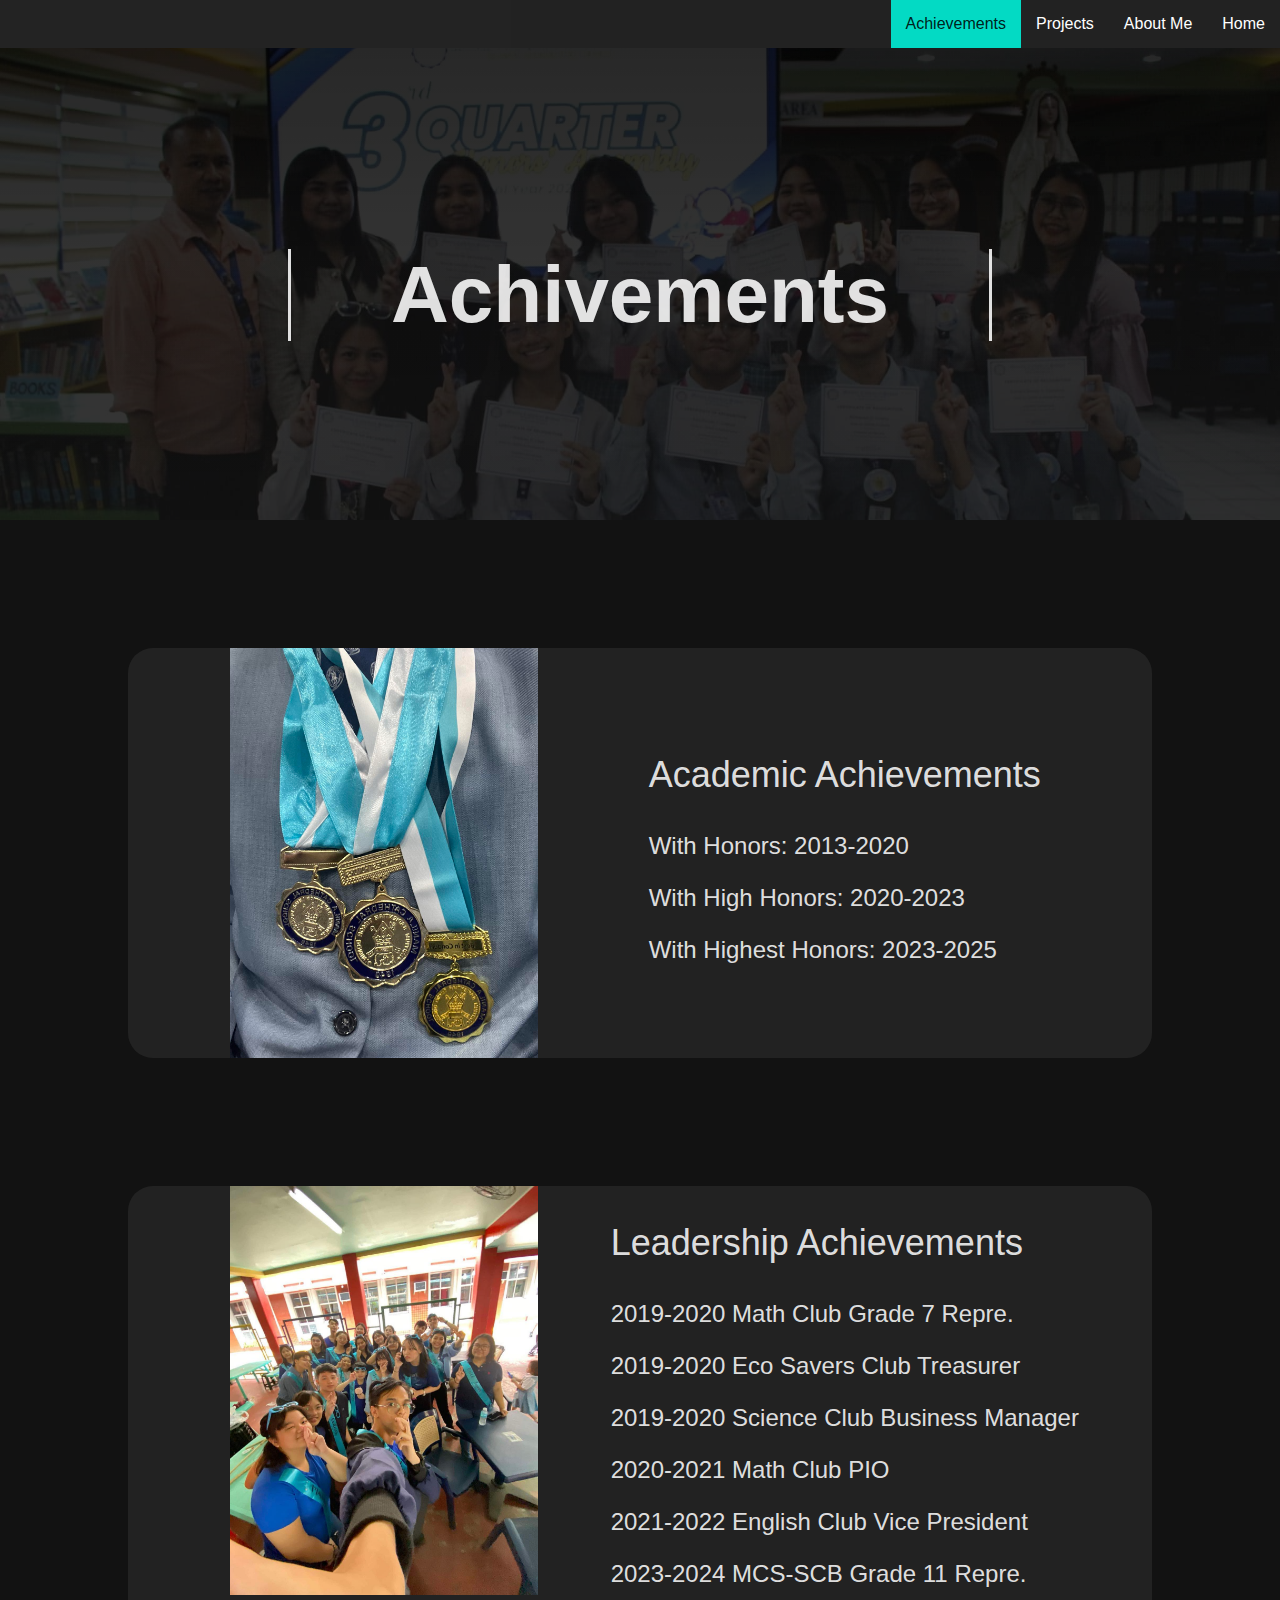
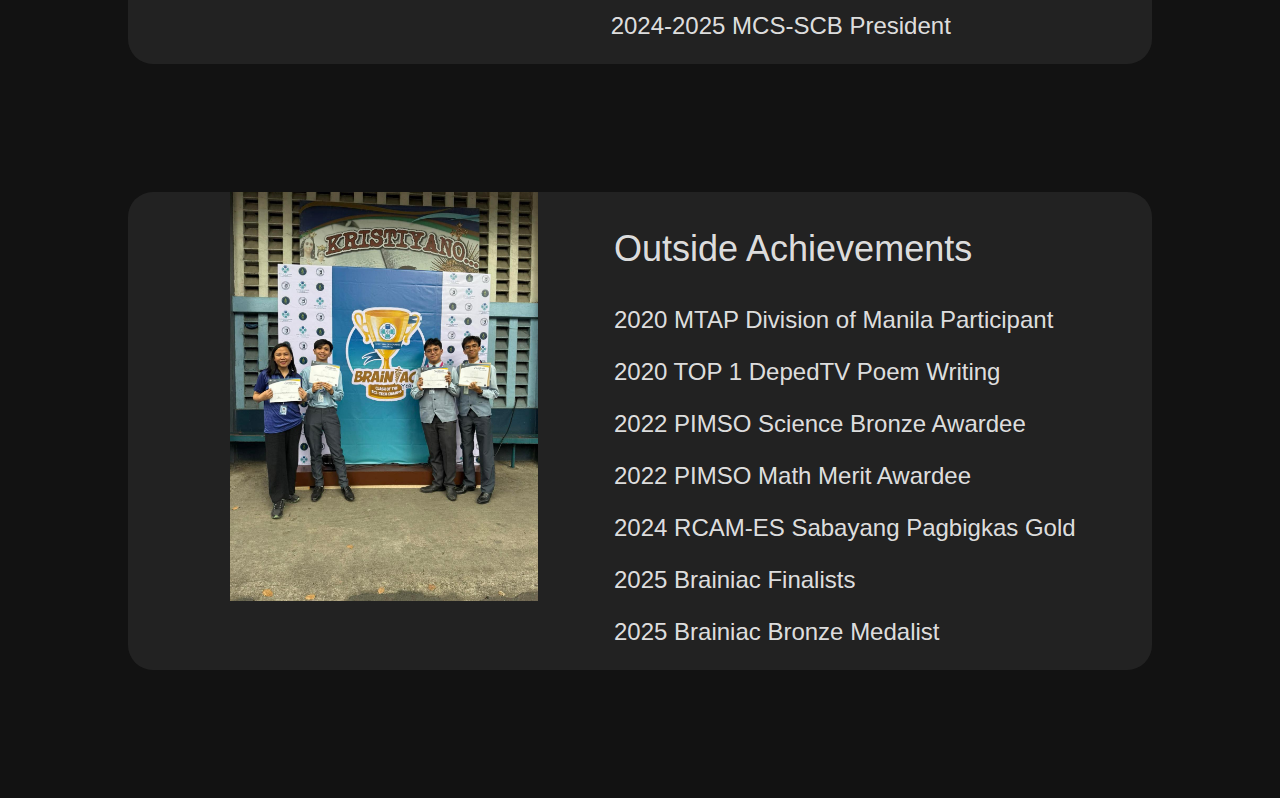
==== achievements.html @ 259d76c6 "Add files via upload" ====
<!DOCTYPE html>
<html lang="en">
<head>
    <meta charset="UTF-8">
    <meta name="viewport" content="width=device-width, initial-scale=1.0">
    <title>Lorence's Den</title>
    <link rel="stylesheet" href="achievementsstyle.css">
</head>
<body>
    <nav class = "navbar">
        <ul>
            <li><a href="index.html">Home</a></li>
            <li><a href="profile.html">About Me</a></li>
            <li><a href="projects.html">Projects</a></li>
            <li><a class ="active" href="achievements.html">Achievements</a></li>
        </ul>
    </nav>
    <section class ="welcome">
        <img src="Achievements.jpg">
        <h2 id="Title">Achivements</h2>
    </section>
    <section class ="academics">
        <img src="academics.jpg">
        <div>
            <p class="Header">Academic Achievements</p>
            <p>With Honors: 2013-2020</p>
            <p>With High Honors: 2020-2023</p>
            <p>With Highest Honors: 2023-2025</p>
        </div>
    </section>
    <section class ="education">
        <img src="Leadership.jpg">
        <div>
            <p class="Header">Leadership Achievements</p>
            <p>2019-2020 Math Club Grade 7 Repre.</p>
            <p>2019-2020 Eco Savers Club Treasurer</p>
            <p>2019-2020 Science Club Business Manager</p>
            <p>2020-2021 Math Club PIO</p>
            <p>2021-2022 English Club Vice President </p>
            <p>2023-2024 MCS-SCB Grade 11 Repre.</p>
            <p>2024-2025 MCS-SCB President</p>
        </div>
    </section>
    <section class ="education">
        <img src="Outside.jpg">
        <div>
            <p class="Header">Outside Achievements</p>
            <p>2020 MTAP Division of Manila Participant</p>
            <p>2020 TOP 1 DepedTV Poem Writing</p>
            <p>2022 PIMSO Science Bronze Awardee</p>
            <p>2022 PIMSO Math Merit Awardee</p>
            <p>2024 RCAM-ES Sabayang Pagbigkas Gold</p>
            <p>2025 Brainiac Finalists</p>
            <p>2025 Brainiac Bronze Medalist</p>
        </div>
    </section>
    <script>
    </script>
</body>
</html>
---- achievementsstyle.css ----
body{
    margin: 0px;
    font-family: Arial, Helvetica, sans-serif;
    background-color: #121212;
    color: rgb(255,255,255,.87);
}
/* Animations*/
@keyframes appear {
    from{
        opacity: 0;
        scale: 0.5;
    }
    to{
        opacity: 1;
        scale: 1;
    }
}

@keyframes disappear {
    from{
        opacity: 1;
    }
    to{
        opacity: 0;
    }
}

/* NAVBAR */
.navbar{
    background-color: #121212;
    position: fixed;
    width: 100%;
    top: 0;
    z-index: 9999;
}
.navbar ul{
    background-color:rgba(255,255,255,.07);
    list-style-type: none;
    margin: 0;
    padding: 0;
    overflow: hidden;
}    
.navbar ul li{
    float: right;
}

.navbar ul li a.active{
    font-size: 1em;
    color: rgb(0, 0, 0,87%);
    background-color: #03dac4;
    text-decoration: none;
    padding: 15px;
    display: block;
    text-align: center;
}
.navbar ul li a:not(.active):hover{
    font-size: 1em;
    background-color: rgb(255,255,255,0.3);
    text-decoration: none;
    padding: 15px;
    display: block;
    text-align: center;
}
.navbar ul li a{
    font-size: 1em;
    color: #FFFFFF;
    text-decoration: none;
    padding: 15px;
    display: block;
    text-align: center;
    transition: 0.5s;
}



/* Home Page */

.welcome {
    background-image: linear-gradient(rgba(0,0,0,1),rgba(0,0,0,0.15),rgba(0,0,0,0));
    padding-top: 70px;
    position: relative;
    display: flex;
    justify-content: center;
    align-items: center;
    overflow: hidden;
    height: 50vh   ;
}

#Title{
    border-left-style:  solid;
    border-right-style:  solid;
    padding-left: 100px;
    padding-right: 100px;
    position: absolute;
    justify-content: center;
    align-items: center;
    font-size: 5em;
}

.welcome div{
    position: absolute;
    font-size: 1.2em;
    bottom: 75px; 
}

.welcome img{
    opacity: 15%;
    position: relative;
    width: 100%;
    size: 50vh;
    padding-top: 25vh;
}

/* academics */

.academics{
    animation: appear ease-in;
    animation-timeline: view();
    animation-range: entry 0;
    display: flex;
    flex-direction: row;
    position: relative;
    align-content: center;
    margin: 10%;
    border-radius: 25px;
    background-color: rgb(255, 255, 255,7%);
}
.academics img{
    position: relative;
    margin-left: 10%;
    width:30%;
    height:30%;
}
.academics div{
    position: relative;
    margin: auto;
    font-size: 1.5em;
}

.education{
    animation: appear ease-in;
    animation-timeline: view();
    animation-range: entry 0;
    display: flex;
    flex-direction: row;
    position: relative;
    align-content: center;
    margin: 10%;
    border-radius: 25px;
    background-color: rgb(255, 255, 255,7%);
}
.education img{
    position: relative;
    margin-left: 10%;
    width:30%;
    height:30%;
}
.education div{
    position: relative;
    margin: auto;
    font-size: 1.5em;
}

.songs{
    animation: appear ease-in;
    animation-timeline: view();
    animation-range: entry 0;
    position: relative;
    text-align: center;
    align-content: center;
    margin: 10%;
    border-radius: 25px;
    background-color: rgb(255, 255, 255,7%);
}

.songs div{
    display: flex;
    flex-direction: row;
}

.Header{
    font-size: 1.5em;

}
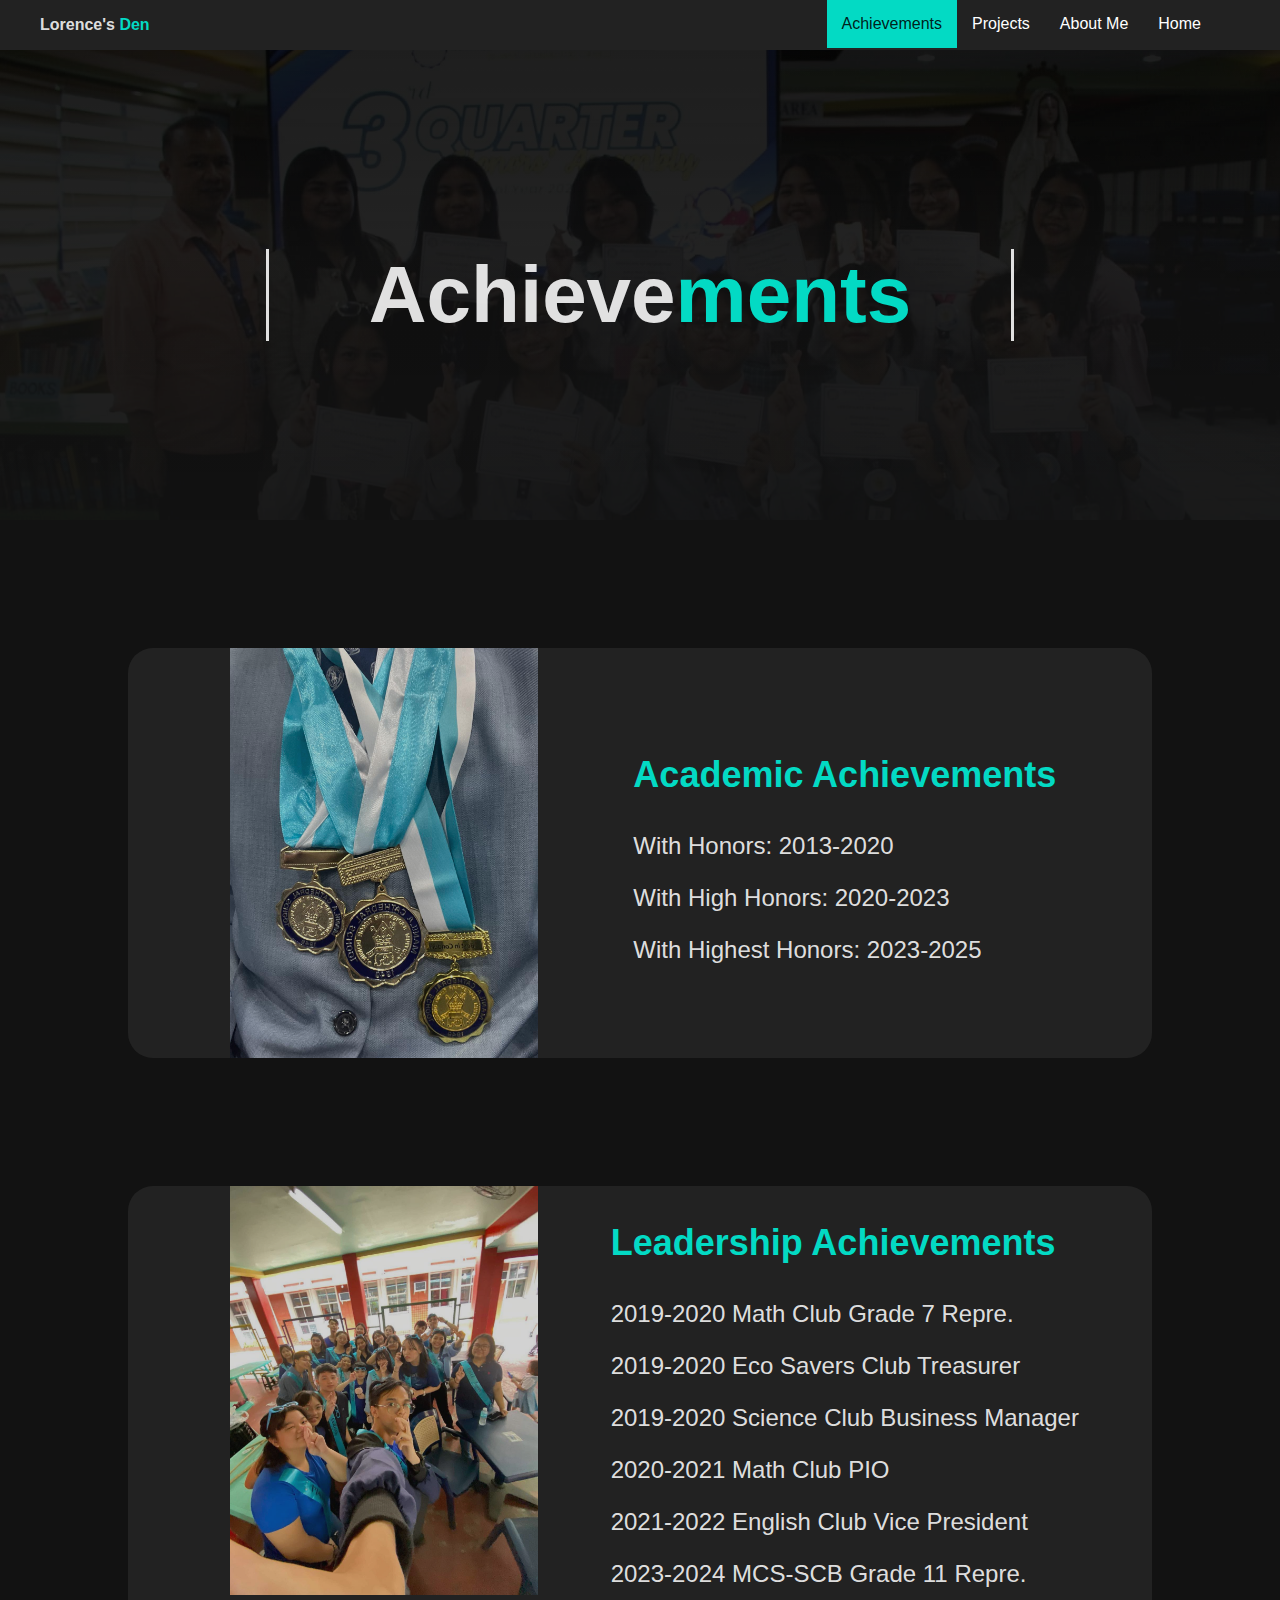
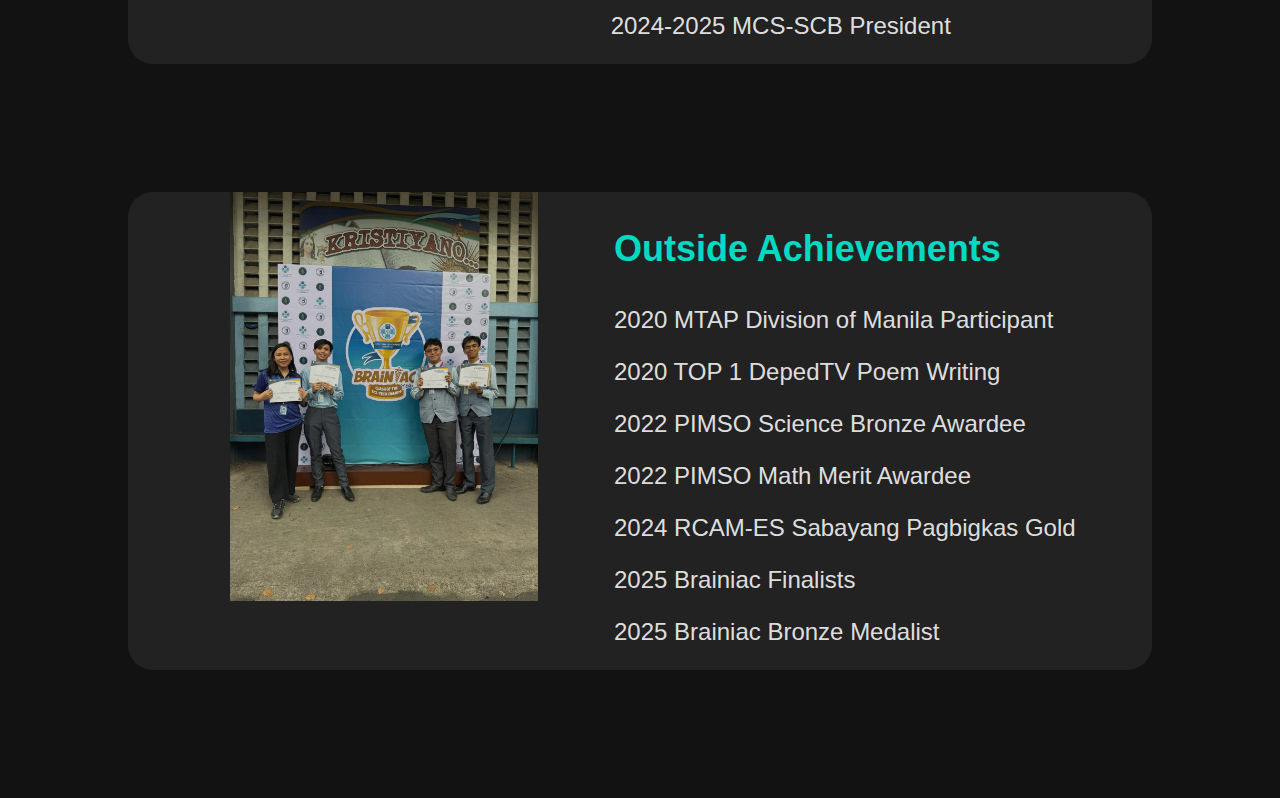
==== commit 10f3bd34: "Add files via upload" ====
--- a/achievements.html
+++ b/achievements.html
@@ -9,15 +9,16 @@
 <body>
     <nav class = "navbar">
         <ul>
+            <p>Lorence's <mark class="change">Den</mark></p>
             <li><a href="index.html">Home</a></li>
             <li><a href="profile.html">About Me</a></li>
             <li><a href="projects.html">Projects</a></li>
-            <li><a class ="active" href="achievements.html">Achievements</a></li>
+            <li><a class="active" href="achievements.html">Achievements</a></li>
         </ul>
     </nav>
     <section class ="welcome">
         <img src="Achievements.jpg">
-        <h2 id="Title">Achivements</h2>
+        <h2 id="Title">Achieve<mark class="change">ments</mark></h2>
     </section>
     <section class ="academics">
         <img src="academics.jpg">
@@ -28,7 +29,7 @@
             <p>With Highest Honors: 2023-2025</p>
         </div>
     </section>
-    <section class ="education">
+    <section class ="academics">
         <img src="Leadership.jpg">
         <div>
             <p class="Header">Leadership Achievements</p>
@@ -41,7 +42,7 @@
             <p>2024-2025 MCS-SCB President</p>
         </div>
     </section>
-    <section class ="education">
+    <section class ="academics">
         <img src="Outside.jpg">
         <div>
             <p class="Header">Outside Achievements</p>
--- a/achievementsstyle.css
+++ b/achievementsstyle.css
@@ -32,14 +32,25 @@
     width: 100%;
     top: 0;
     z-index: 9999;
+    
 }
 .navbar ul{
     background-color:rgba(255,255,255,.07);
     list-style-type: none;
     margin: 0;
+    padding-right: 5%;
+    overflow: hidden;
+}
+.navbar ul p{
+    font-size: 1em;
     padding: 0;
-    overflow: hidden;
-}    
+    font-weight: bold;
+    float: left;
+}
+.navbar ul p mark{
+    color: #03dac4;
+    background-color: rgb(0, 0, 0, 0);
+}
 .navbar ul li{
     float: right;
 }
@@ -109,6 +120,8 @@
     width: 100%;
     size: 50vh;
     padding-top: 25vh;
+    -webkit-mask-image: linear-gradient(rgba(0,0,0,1),rgba(0,0,0,0.5),rgba(0,0,0,0));
+    mask-image: linear-gradient(rgba(0,0,0,1),rgba(0,0,0,0.5),rgba(0,0,0,0));
 }
 
 /* academics */
@@ -127,6 +140,7 @@
 }
 .academics img{
     position: relative;
+    opacity: 80%;
     margin-left: 10%;
     width:30%;
     height:30%;
@@ -136,31 +150,10 @@
     margin: auto;
     font-size: 1.5em;
 }
-
-.education{
-    animation: appear ease-in;
-    animation-timeline: view();
-    animation-range: entry 0;
-    display: flex;
-    flex-direction: row;
-    position: relative;
-    align-content: center;
-    margin: 10%;
-    border-radius: 25px;
-    background-color: rgb(255, 255, 255,7%);
+.change{
+    color: #03dac4;
+    background-color: rgb(0, 0, 0, 0);
 }
-.education img{
-    position: relative;
-    margin-left: 10%;
-    width:30%;
-    height:30%;
-}
-.education div{
-    position: relative;
-    margin: auto;
-    font-size: 1.5em;
-}
-
 .songs{
     animation: appear ease-in;
     animation-timeline: view();
@@ -180,6 +173,9 @@
 
 .Header{
     font-size: 1.5em;
+    color: #03dac4;
+    font-weight: bold;
 
 }
 
+
